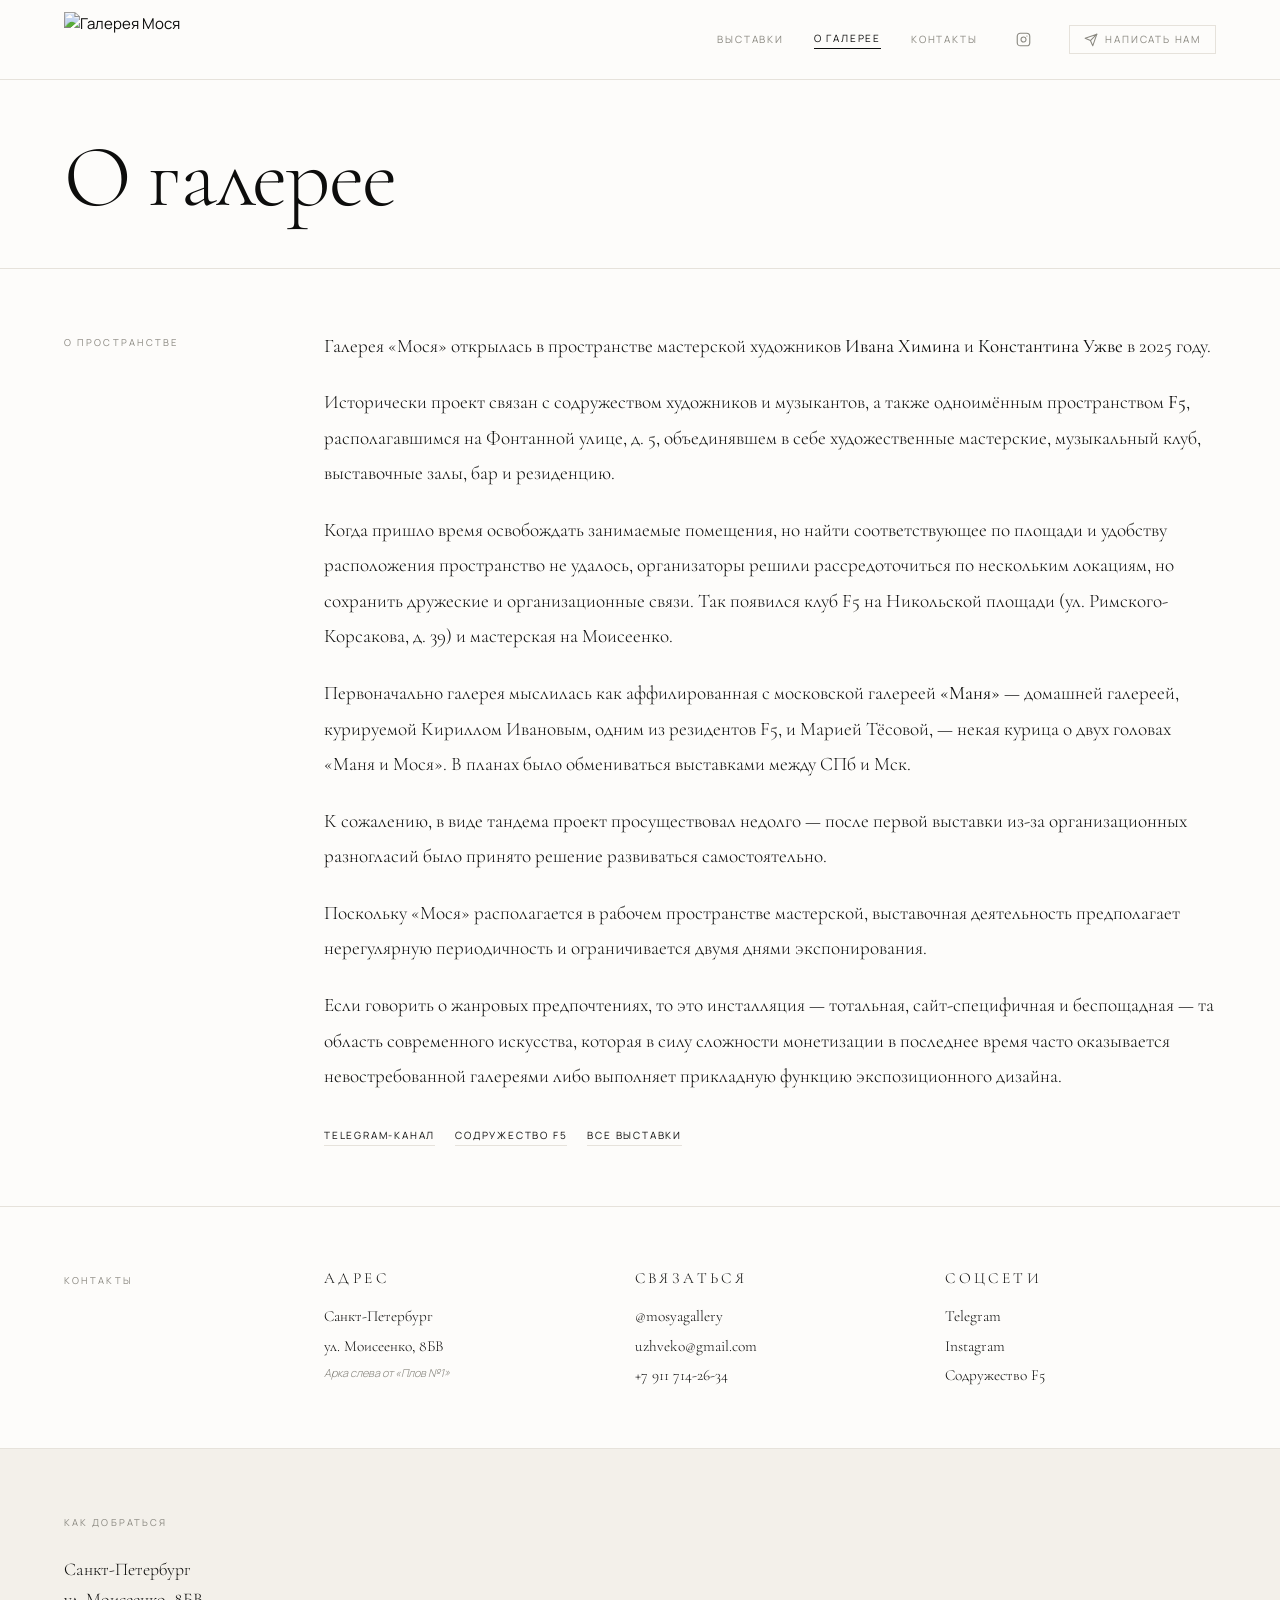
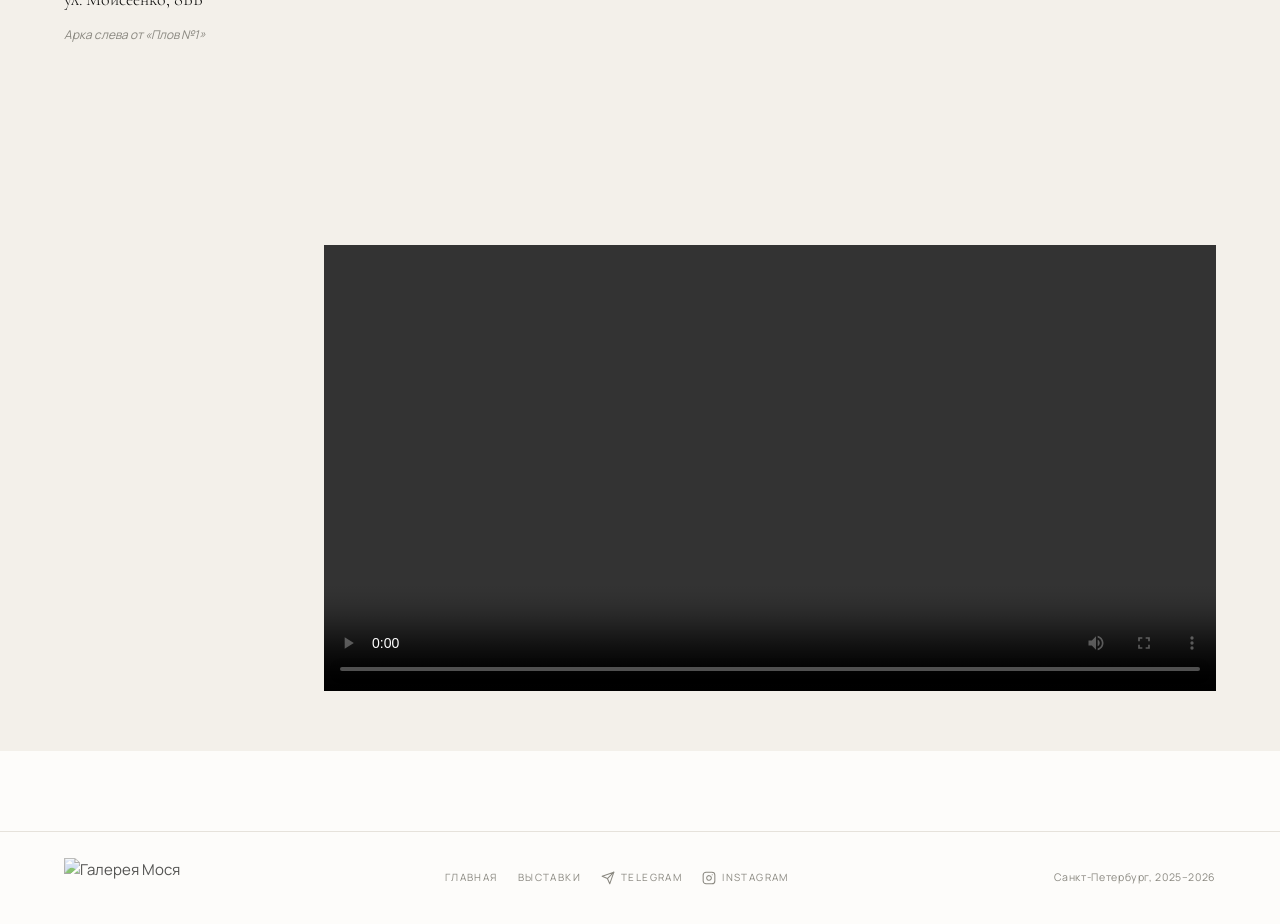
==== about.html @ 6605bbd2 "Add files via upload" ====
<!DOCTYPE html>
<html lang="ru">
<head>
  <meta charset="UTF-8">
  <meta name="viewport" content="width=device-width, initial-scale=1.0">
  <title>О галерее — Галерея «Мося»</title>
  <link rel="stylesheet" href="gallery.css">
  <style>
    /* ── Page header ──────────────────────── */
    .page-head {
      padding: 56px var(--pad) 48px;
      border-bottom: 1px solid var(--line);
    }
    .page-head-title {
      font-family: var(--serif);
      font-size: clamp(40px,7vw,88px);
      font-weight: 300;
      line-height: .95;
      letter-spacing: -.02em;
    }

    /* ── About section ──────────────────── */
    .about-sec {
      padding: 60px var(--pad);
      border-bottom: 1px solid var(--line);
      display: grid;
      grid-template-columns: 200px 1fr;
      gap: 60px;
      align-items: start;
    }
    @media (max-width: 680px) {
      .about-sec { grid-template-columns: 1fr; gap: 24px; }
    }

    .about-text p {
      font-family: var(--serif);
      font-size: clamp(17px,1.5vw,21px);
      font-weight: 300;
      line-height: 1.85;
      color: var(--fg);
      margin-bottom: 1.1em;
    }
    .about-text p:last-child { margin-bottom: 0; }
    .about-text strong { font-weight: 400; }

    .about-links {
      margin-top: 32px;
      display: flex; gap: 20px; flex-wrap: wrap;
    }
    .about-links a {
      font-size: 10px; letter-spacing: .18em; text-transform: uppercase;
      border-bottom: 1px solid var(--line);
      padding-bottom: 2px;
      transition: border-color .2s;
    }
    .about-links a:hover { border-color: var(--fg); }

    /* ── Contact section ─────────────────── */
    .contact-sec {
      padding: 60px var(--pad) 60px;
      display: grid;
      grid-template-columns: 200px 1fr;
      gap: 60px;
      align-items: start;
    }
    @media (max-width: 680px) {
      .contact-sec { grid-template-columns: 1fr; gap: 24px; }
    }

    .contact-cols {
      display: grid;
      grid-template-columns: repeat(3,1fr);
      gap: 40px;
    }
    @media (max-width: 800px) { .contact-cols { grid-template-columns: repeat(2,1fr); } }
    @media (max-width: 460px) { .contact-cols { grid-template-columns: 1fr; gap: 28px; } }

    .contact-group { display: flex; flex-direction: column; gap: 6px; }
    .contact-group-title {
      font-size: 9px; letter-spacing: .22em; text-transform: uppercase;
      color: var(--mid); margin-bottom: 8px;
    }
    .contact-group p,
    .contact-group a {
      font-family: var(--serif);
      font-size: clamp(15px,1.2vw,17px);
      font-weight: 300;
      color: var(--fg);
      line-height: 1.55;
    }
    .contact-group .hint {
      font-family: var(--sans);
      font-size: 11px !important;
      color: var(--mid) !important;
      font-style: italic;
    }
    .contact-group a { transition: opacity .2s; }
    .contact-group a:hover { opacity: .55; }

    /* ── Map area ────────────────────────── */
    .map-strip {
      border-top: 1px solid var(--line);
      padding: 60px var(--pad);
      background: var(--faint);
    }
    .map-inner {
      display: grid;
      grid-template-columns: 200px 1fr;
      gap: 60px;
      align-items: start;
    }
    @media (max-width: 680px) { .map-inner { grid-template-columns: 1fr; gap: 20px; } }
    .map-address {
      font-family: var(--serif);
      font-size: clamp(16px,1.4vw,20px);
      font-weight: 300;
      line-height: 1.7;
    }
    .map-hint {
      font-family: var(--sans);
      font-size: 12px;
      color: var(--mid);
      margin-top: 10px;
      font-style: italic;
    }
    .map-placeholder {
      width: 100%;
      aspect-ratio: 16/6;
      background: #e8e5de;
      display: flex; align-items: center; justify-content: center;
      font-family: var(--sans);
      font-size: 11px; letter-spacing: .14em;
      text-transform: uppercase; color: var(--mid);
    }
    @media (max-width: 680px) {
      .map-placeholder { aspect-ratio: 4/3; }
    }
  </style>
</head>
<body>
<header class="site-header">
  <div class="header-inner">
    <a href="index.html" class="logo-link">
      <img src="images/logo-cropped.png" alt="Галерея Мося" class="site-logo">
    </a>
    <nav class="site-nav">
      <a href="exhibitions.html" class="hide-sm">Выставки</a>
      <a href="about.html" class="active">О галерее</a>
      <a href="about.html#contact" class="hide-sm">Контакты</a>
      <a href="https://instagram.com/mosyagallery" target="_blank" rel="noopener" class="nav-icon hide-sm" aria-label="Instagram"><svg width="15" height="15" viewBox="0 0 24 24" fill="none" stroke="currentColor" stroke-width="1.8" stroke-linecap="round" stroke-linejoin="round"><rect x="2" y="2" width="20" height="20" rx="5" ry="5"></rect><path d="M16 11.37A4 4 0 1 1 12.63 8 4 4 0 0 1 16 11.37z"></path><line x1="17.5" y1="6.5" x2="17.51" y2="6.5"></line></svg></a>
      <a href="https://t.me/mosyagallery" target="_blank" rel="noopener" class="nav-tg"><svg width="14" height="14" viewBox="0 0 24 24" fill="none" stroke="currentColor" stroke-width="1.8" stroke-linecap="round" stroke-linejoin="round"><line x1="22" y1="2" x2="11" y2="13"></line><polygon points="22 2 15 22 11 13 2 9 22 2"></polygon></svg> Написать нам</a>
    </nav>
  </div>
</header>

<main class="page-body">

  <!-- Page header -->
  <div class="page-head">
    <h1 class="page-head-title">О галерее</h1>
  </div>

  <!-- About -->
  <section class="about-sec">
    <div>
      <span class="label">О пространстве</span>
    </div>
    <div class="about-text">
      <p>Галерея «Мося» открылась в пространстве мастерской художников <strong>Ивана Химина</strong> и <strong><a href="https://instagram.com/uzhve" target="_blank" rel="noopener">Константина Ужве</a></strong> в 2025 году.</p>
      <p>Исторически проект связан с содружеством художников и музыкантов, а также одноимённым пространством <strong>F5</strong>, располагавшимся на Фонтанной улице, д. 5, объединявшем в себе художественные мастерские, музыкальный клуб, выставочные залы, бар и резиденцию.</p>
      <p>Когда пришло время освобождать занимаемые помещения, но найти соответствующее по площади и удобству расположения пространство не удалось, организаторы решили рассредоточиться по нескольким локациям, но сохранить дружеские и организационные связи. Так появился клуб F5 на Никольской площади (ул. Римского-Корсакова, д. 39) и мастерская на Моисеенко.</p>
      <p>Первоначально галерея мыслилась как аффилированная с московской галереей <strong>«Маня»</strong> — домашней галереей, курируемой Кириллом Ивановым, одним из резидентов F5, и Марией Тёсовой, — некая курица о двух головах «Маня и Мося». В планах было обмениваться выставками между СПб и Мск.</p>
      <p>К сожалению, в виде тандема проект просуществовал недолго — после первой выставки из-за организационных разногласий было принято решение развиваться самостоятельно.</p>
      <p>Поскольку «Мося» располагается в рабочем пространстве мастерской, выставочная деятельность предполагает нерегулярную периодичность и ограничивается двумя днями экспонирования.</p>
      <p>Если говорить о жанровых предпочтениях, то это инсталляция — тотальная, сайт-специфичная и беспощадная — та область современного искусства, которая в силу сложности монетизации в последнее время часто оказывается невостребованной галереями либо выполняет прикладную функцию экспозиционного дизайна.</p>
      <div class="about-links">
        <a href="https://t.me/mosyagallery" target="_blank" rel="noopener">Telegram-канал</a>
        <a href="https://t.me/f5noisegraph" target="_blank" rel="noopener">Содружество F5</a>
        <a href="exhibitions.html">Все выставки</a>
      </div>
    </div>
  </section>

  <!-- Contact -->
  <section class="contact-sec" id="contact">
    <div>
      <span class="label">Контакты</span>
    </div>
    <div class="contact-cols">
      <div class="contact-group">
        <p class="contact-group-title">Адрес</p>
        <p>Санкт-Петербург</p>
        <p>ул. Моисеенко, 8БВ</p>
        <p class="hint">Арка слева от «Плов №1»</p>
      </div>
      <div class="contact-group">
        <p class="contact-group-title">Связаться</p>
        <a href="https://t.me/mosyagallery" target="_blank" rel="noopener">@mosyagallery</a>
        <a href="mailto:uzhveko@gmail.com">uzhveko@gmail.com</a>
        <a href="tel:+79117142634">+7 911 714-26-34</a>
      </div>
      <div class="contact-group">
        <p class="contact-group-title">Соцсети</p>
        <a href="https://t.me/mosyagallery" target="_blank" rel="noopener">Telegram</a>
        <a href="https://instagram.com/mosyagallery" target="_blank" rel="noopener">Instagram</a>
        <a href="https://t.me/f5noisegraph" target="_blank" rel="noopener">Содружество F5</a>
      </div>
    </div>
  </section>

  <!-- Map -->
  <div class="map-strip">
    <div class="map-inner">
      <div>
        <span class="label">Как добраться</span>
        <div class="map-address" style="margin-top:20px;">
          Санкт-Петербург<br>
          ул. Моисеенко, 8БВ
        </div>
        <p class="map-hint">Арка слева от «Плов №1»</p>
      </div>
      <div>
        <iframe 
          src="https://yandex.ru/maps/-/CPwWfI39?embed=1"
          width="100%" 
          style="aspect-ratio:16/6; border:none; display:block;"
          allowfullscreen
          loading="lazy"
          title="Галерея Мося на карте"
        ></iframe>
        <video
          src="videos/how-to-find.mp4"
          controls
          playsinline
          style="width:100%; display:block; margin-top:1px; max-height:70vh; background:#000;"
        ></video>
      </div>
    </div>
  </div>

</main>

<footer class="site-footer">
  <div class="footer-inner">
    <img src="images/logo-cropped.png" alt="Галерея Мося" class="footer-logo">
    <div class="footer-links">
      <a href="index.html">Главная</a>
      <a href="exhibitions.html">Выставки</a>
      <a href="https://t.me/mosyagallery" target="_blank" rel="noopener"><svg width="14" height="14" viewBox="0 0 24 24" fill="none" stroke="currentColor" stroke-width="1.8" stroke-linecap="round" stroke-linejoin="round"><line x1="22" y1="2" x2="11" y2="13"></line><polygon points="22 2 15 22 11 13 2 9 22 2"></polygon></svg> Telegram</a>
      <a href="https://instagram.com/mosyagallery" target="_blank" rel="noopener"><svg width="14" height="14" viewBox="0 0 24 24" fill="none" stroke="currentColor" stroke-width="1.8" stroke-linecap="round" stroke-linejoin="round"><rect x="2" y="2" width="20" height="20" rx="5" ry="5"></rect><path d="M16 11.37A4 4 0 1 1 12.63 8 4 4 0 0 1 16 11.37z"></path><line x1="17.5" y1="6.5" x2="17.51" y2="6.5"></line></svg> Instagram</a>
    </div>
    <span class="footer-copy">Санкт-Петербург, 2025–2026</span>
  </div>
</footer>
</body>
</html>
---- gallery.css ----
@import url('https://fonts.googleapis.com/css2?family=Cormorant+Garamond:ital,wght@0,300;0,400;1,300;1,400&family=Manrope:wght@300;400;600&display=swap');

*, *::before, *::after { box-sizing: border-box; margin: 0; padding: 0; }
html { scroll-behavior: smooth; font-size: 16px; }

:root {
  --bg:   #fdfcfa;
  --fg:   #0d0d0c;
  --mid:  #8a8880;
  --faint:#f3f0ea;
  --line: #e6e2db;
  --serif:'Cormorant Garamond', Georgia, serif;
  --sans: 'Manrope', 'Helvetica Neue', Arial, sans-serif;
  --pad:  clamp(24px, 5vw, 80px);
  --hdr:  80px;
}

body {
  background: var(--bg);
  color: var(--fg);
  font-family: var(--sans);
  font-size: 15px;
  line-height: 1.65;
  -webkit-font-smoothing: antialiased;
}
img  { display: block; max-width: 100%; }
a    { color: inherit; text-decoration: none; }
button { cursor: pointer; background: none; border: none; padding: 0;
         color: inherit; font-family: inherit; }

/* ── Header ───────────────────────────────────── */
.site-header {
  position: fixed;
  top: 0; left: 0; right: 0;
  z-index: 200;
  height: var(--hdr);
  background: var(--bg);
  border-bottom: 1px solid var(--line);
  padding: 0 var(--pad);
  display: flex;
  align-items: center;
}

.header-inner {
  display: flex;
  align-items: center;
  justify-content: space-between;
  width: 100%;
}
.site-logo { height: 56px; width: auto; mix-blend-mode: multiply; }
.logo-link  { display: flex; align-items: center; }
.logo-link:hover .site-logo { opacity: 0.7; }
.logo-link  { transition: opacity .2s; }

.site-nav {
  display: flex;
  align-items: center;
  gap: 30px;
}
.site-nav a {
  font-size: 10px;
  letter-spacing: .18em;
  text-transform: uppercase;
  color: var(--mid);
  transition: color .2s;
}
.site-nav a:hover,
.site-nav a.active { color: var(--fg); }
.site-nav a.active {
  border-bottom: 1px solid var(--fg);
  padding-bottom: 1px;
}
.nav-tg {
  border: 1px solid var(--line) !important;
  padding: 5px 14px !important;
  color: var(--mid) !important;
  display: flex !important;
  align-items: center !important;
  gap: 7px !important;
  transition: border-color .2s, color .2s !important;
}
.nav-tg:hover { border-color: var(--fg) !important; color: var(--fg) !important; }
.nav-tg.active { border-color: var(--fg) !important; color: var(--fg) !important; }

/* ── Social icon links ────────────────────────── */
.nav-icon {
  display: flex;
  align-items: center;
  justify-content: center;
  color: var(--mid);
  width: 32px; height: 32px;
  transition: color .2s;
}
.nav-icon:hover { color: var(--fg); }

/* footer icons */
.footer-links a {
  display: flex;
  align-items: center;
  gap: 6px;
}
.footer-links svg { flex-shrink: 0; }

@media (max-width: 640px) {
  .site-nav { gap: 16px; }
  .site-nav .hide-sm { display: none; }
}

/* ── Page scaffold ────────────────────────────── */
.page-body { padding-top: var(--hdr); min-height: 100vh; }

/* ── Section labels ───────────────────────────── */
.label {
  font-family: var(--sans);
  font-size: 9.5px;
  font-weight: 400;
  letter-spacing: .22em;
  text-transform: uppercase;
  color: var(--mid);
}

/* ── Exhibition cards ─────────────────────────── */
.ex-card { display: block; cursor: pointer; }
.ex-card-img-wrap {
  position: relative;
  overflow: hidden;
  background: var(--faint);
  aspect-ratio: 4 / 5;
}
.ex-card-img-wrap img {
  width: 100%; height: 100%;
  object-fit: cover;
  transition: transform .7s cubic-bezier(.25,.46,.45,.94);
}
.ex-card:hover .ex-card-img-wrap img { transform: scale(1.04); }

.ex-card-info  { padding: 18px 0 28px; }
.ex-card-meta  {
  display: flex;
  justify-content: space-between;
  align-items: baseline;
  margin-bottom: 9px;
  gap: 12px;
}
.ex-card-num   {
  font-size: 9px;
  letter-spacing: .2em;
  text-transform: uppercase;
  color: var(--mid);
}
.ex-card-dates { font-size: 11px; color: var(--mid); }
.ex-card-artist{
  font-size: 11px; font-weight: 600;
  letter-spacing: .14em; text-transform: uppercase;
  margin-bottom: 5px;
}
.ex-card-title {
  font-family: var(--serif);
  font-size: 19px; font-weight: 300;
  line-height: 1.35;
  color: var(--fg);
}

/* ── Footer ───────────────────────────────────── */
.site-footer {
  border-top: 1px solid var(--line);
  padding: 26px var(--pad);
  margin-top: 80px;
}
.footer-inner {
  display: flex;
  justify-content: space-between;
  align-items: center;
  flex-wrap: wrap;
  gap: 12px;
}
.footer-logo  { height: 40px; opacity: .7; mix-blend-mode: multiply; }
.footer-copy  { font-size: 10.5px; color: var(--mid); letter-spacing: .06em; }
.footer-links { display: flex; gap: 20px; }
.footer-links a {
  font-size: 10px;
  letter-spacing: .14em;
  text-transform: uppercase;
  color: var(--mid);
  transition: color .2s;
}
.footer-links a:hover { color: var(--fg); }

/* ── Divider ──────────────────────────────────── */
.rule { height: 1px; background: var(--line); }

/* ── Lightbox ─────────────────────────────────── */
.lightbox {
  position: fixed; inset: 0;
  background: rgba(253,252,250,.96);
  z-index: 500;
  display: flex; align-items: center; justify-content: center;
  animation: lbFade .18s ease;
}
@keyframes lbFade { from { opacity: 0; } to { opacity: 1; } }
.lightbox-img {
  max-width: 92vw; max-height: 90vh;
  object-fit: contain;
  display: block;
}
.lightbox-close {
  position: absolute; top: 18px; right: 22px;
  font-size: 11px; letter-spacing: .18em; text-transform: uppercase;
  color: var(--mid); cursor: pointer; transition: color .2s;
}
.lightbox-close:hover { color: var(--fg); }
.lightbox-prev, .lightbox-next {
  position: absolute; top: 50%; transform: translateY(-50%);
  font-size: 20px; color: var(--mid); cursor: pointer;
  padding: 20px; transition: color .2s;
  user-select: none;
}
.lightbox-prev:hover, .lightbox-next:hover { color: var(--fg); }
.lightbox-prev { left: 10px; }
.lightbox-next { right: 10px; }
.lightbox-counter {
  position: absolute; bottom: 20px; left: 50%; transform: translateX(-50%);
  font-size: 10px; letter-spacing: .2em; color: var(--mid);
}
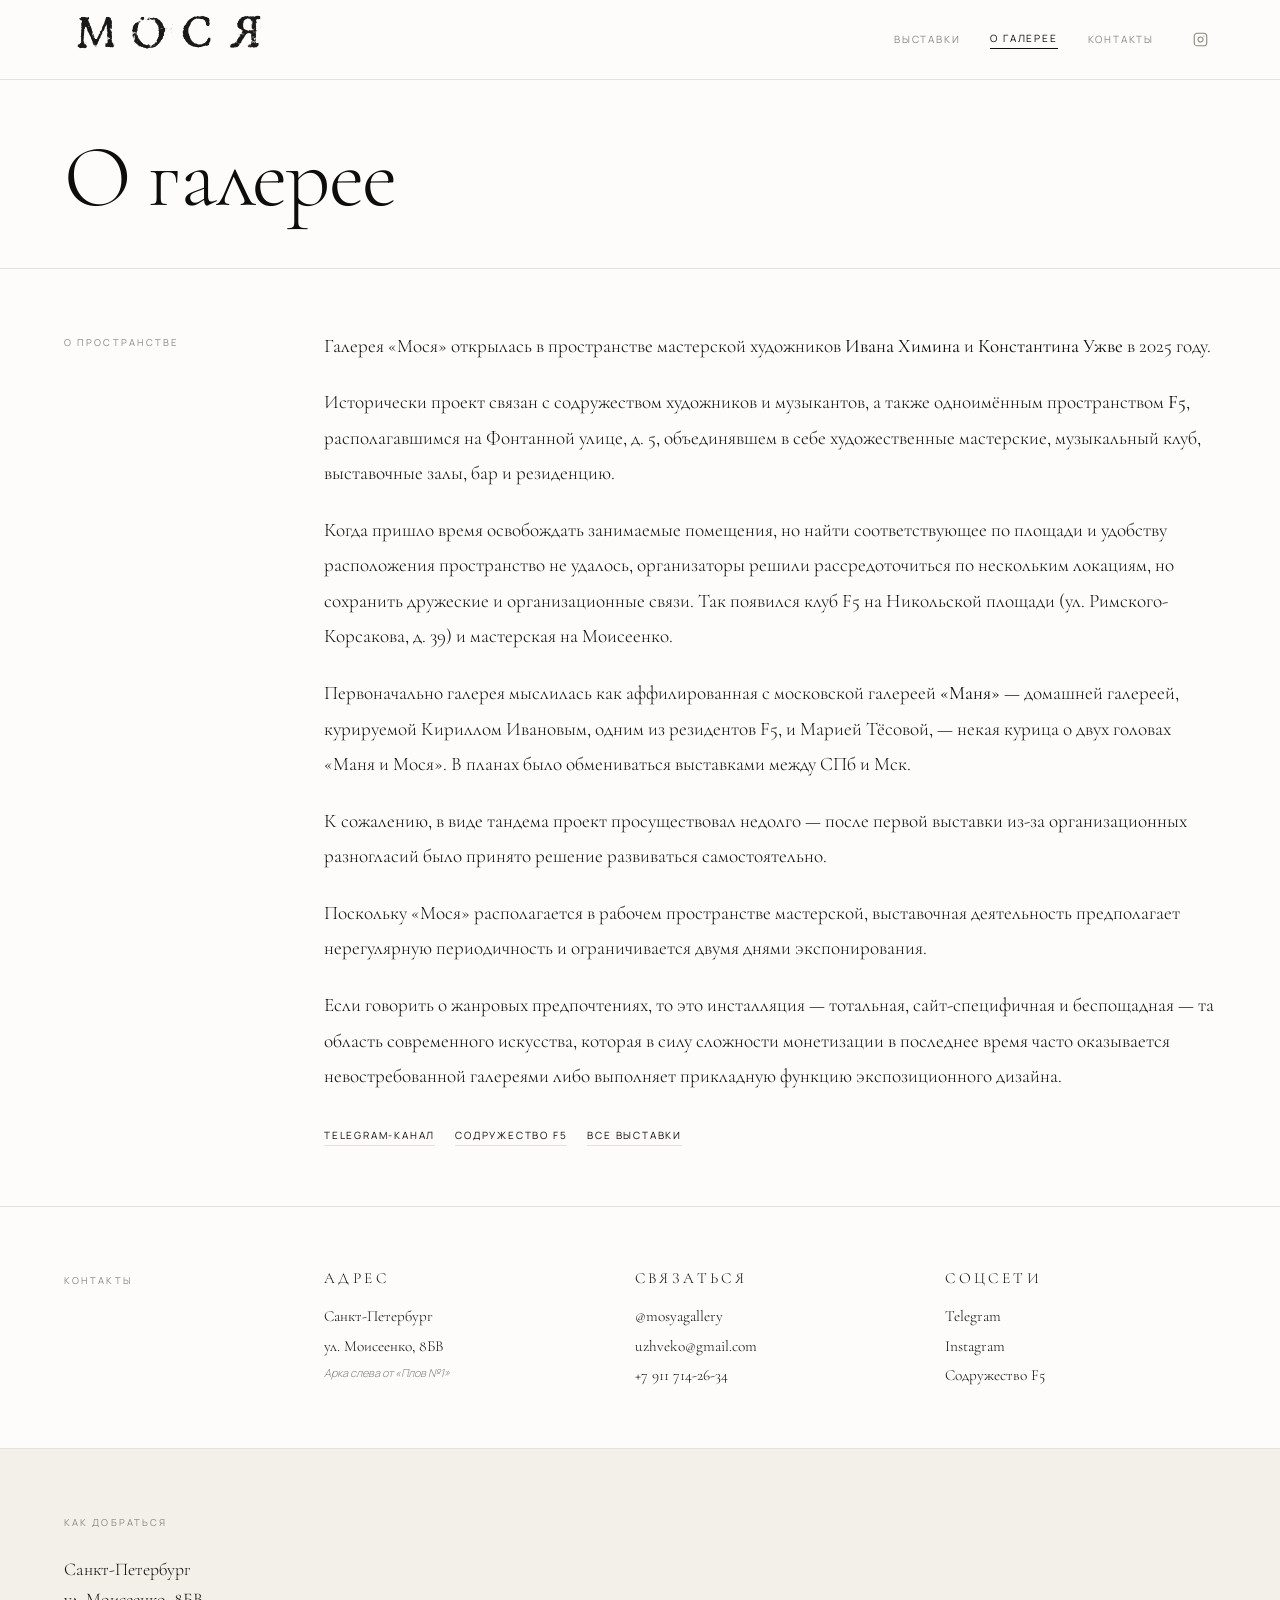
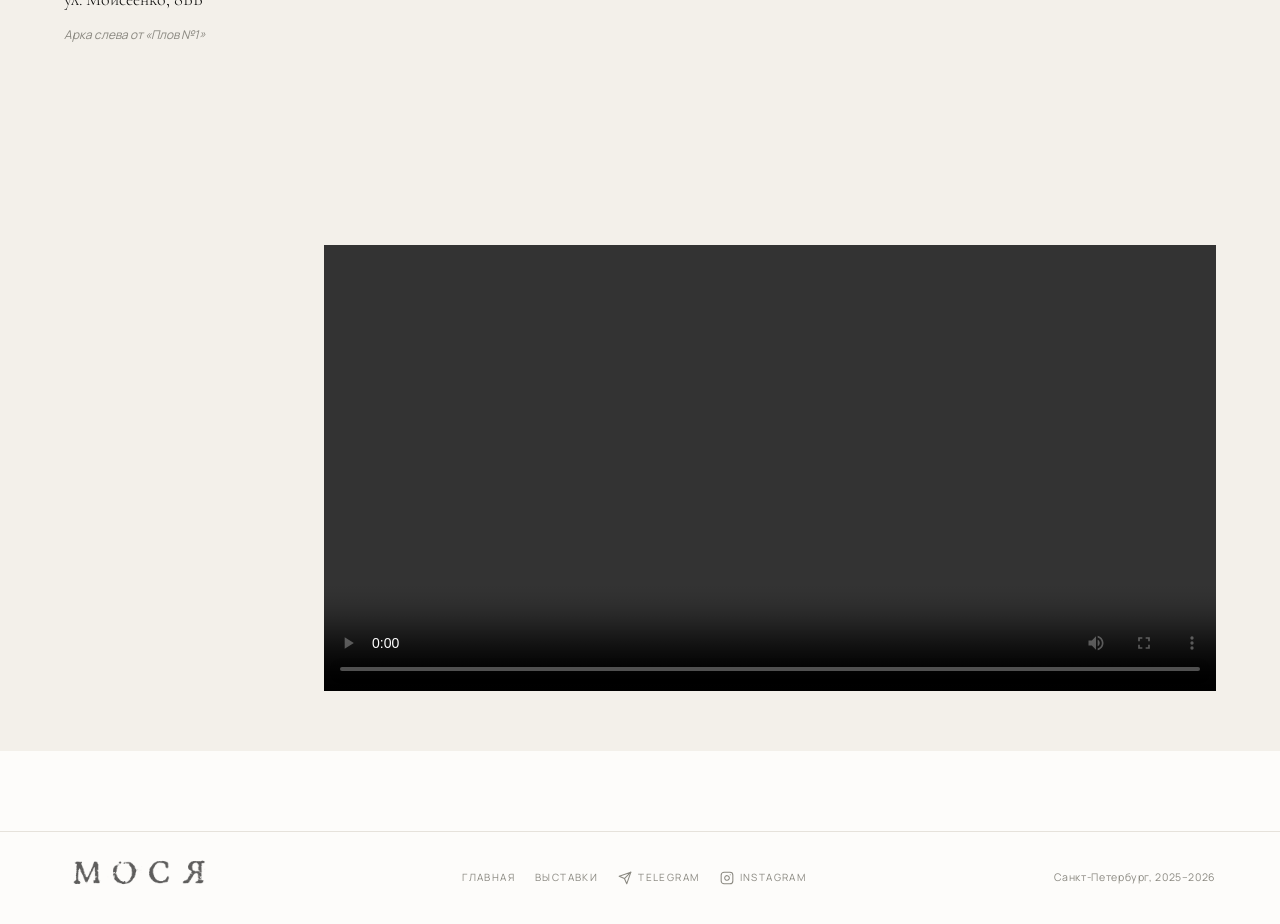
==== commit 871bb2e5: "Add files via upload" ====
--- a/about.html
+++ b/about.html
@@ -148,7 +148,6 @@
       <a href="about.html" class="active">О галерее</a>
       <a href="about.html#contact" class="hide-sm">Контакты</a>
       <a href="https://instagram.com/mosyagallery" target="_blank" rel="noopener" class="nav-icon hide-sm" aria-label="Instagram"><svg width="15" height="15" viewBox="0 0 24 24" fill="none" stroke="currentColor" stroke-width="1.8" stroke-linecap="round" stroke-linejoin="round"><rect x="2" y="2" width="20" height="20" rx="5" ry="5"></rect><path d="M16 11.37A4 4 0 1 1 12.63 8 4 4 0 0 1 16 11.37z"></path><line x1="17.5" y1="6.5" x2="17.51" y2="6.5"></line></svg></a>
-      <a href="https://t.me/mosyagallery" target="_blank" rel="noopener" class="nav-tg"><svg width="14" height="14" viewBox="0 0 24 24" fill="none" stroke="currentColor" stroke-width="1.8" stroke-linecap="round" stroke-linejoin="round"><line x1="22" y1="2" x2="11" y2="13"></line><polygon points="22 2 15 22 11 13 2 9 22 2"></polygon></svg> Написать нам</a>
     </nav>
   </div>
 </header>
--- a/gallery.css
+++ b/gallery.css
@@ -48,7 +48,7 @@
   width: 100%;
 }
 .site-logo { height: 56px; width: auto; mix-blend-mode: multiply; }
-.logo-link  { display: flex; align-items: center; }
+.logo-link  { display: flex; align-items: center; flex-shrink: 0; }
 .logo-link:hover .site-logo { opacity: 0.7; }
 .logo-link  { transition: opacity .2s; }
 
